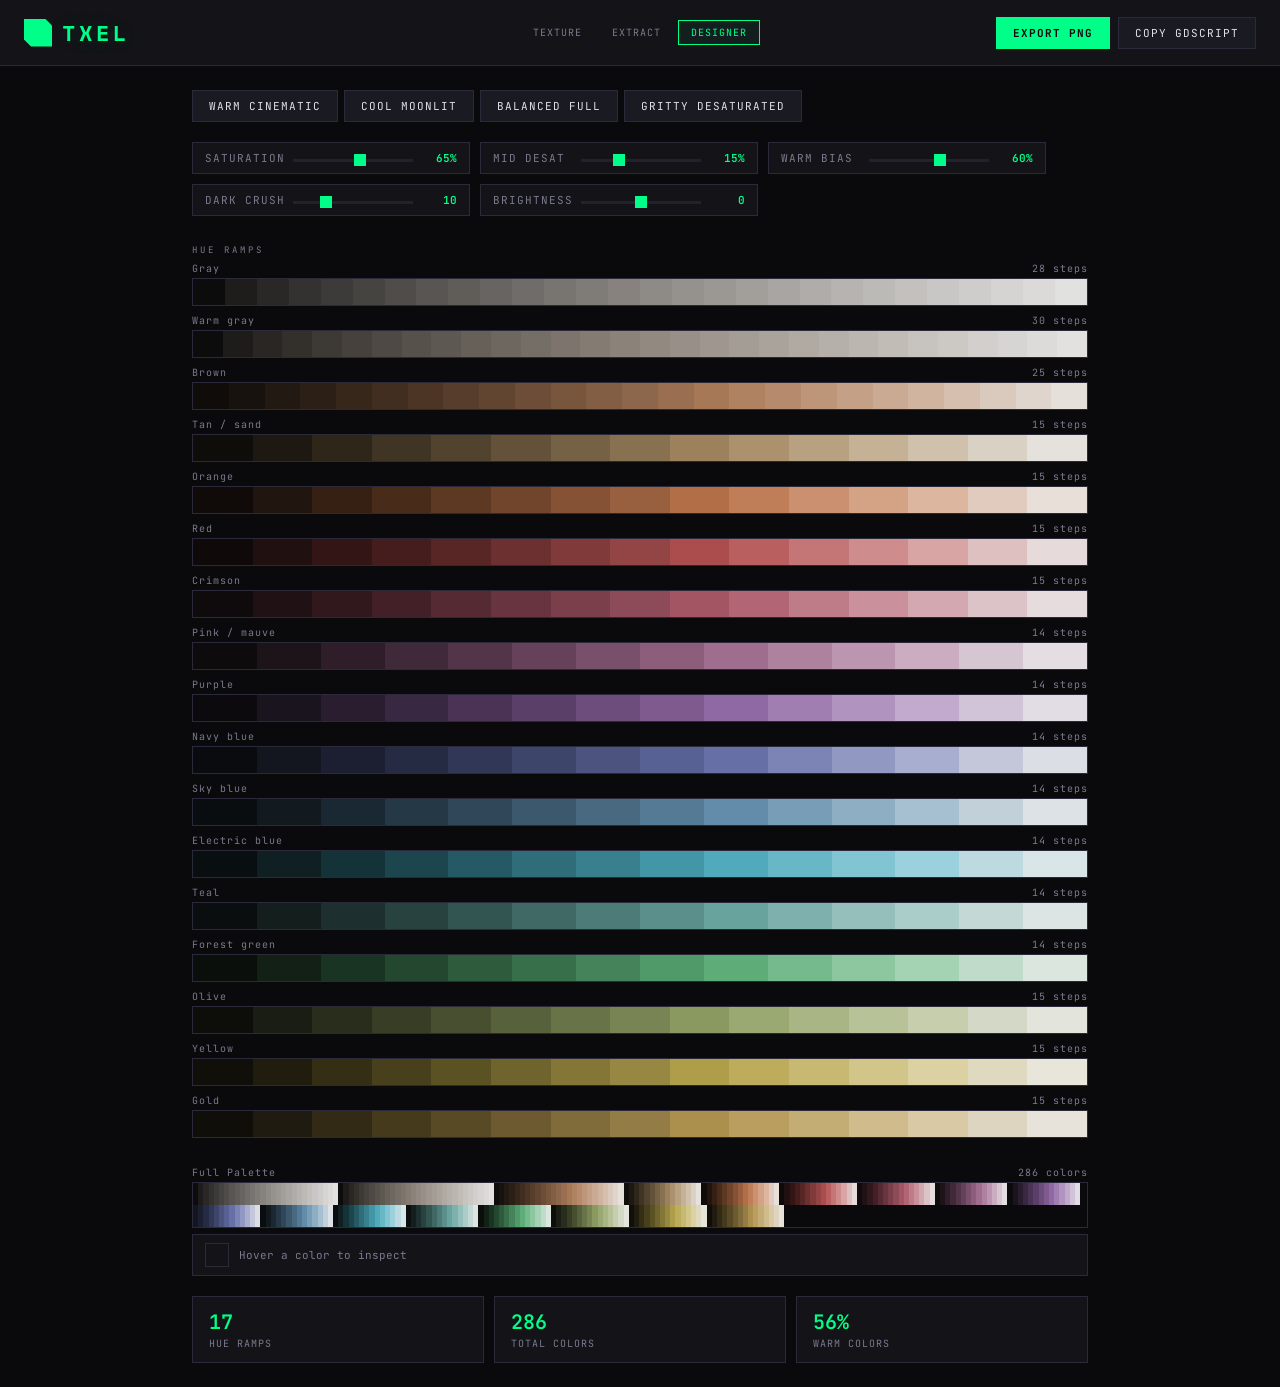
==== designer.html @ e701debe "Add designer and extractor" ====
<!DOCTYPE html>
<html lang="en">
<head>
<meta charset="UTF-8">
<meta name="viewport" content="width=device-width, initial-scale=1.0">
<title>TXEL — Palette Designer</title>
<link rel="stylesheet" href="style.css">
<style>
body { overflow-y: auto; }
.designer-layout {
  max-width: 960px;
  margin: 0 auto;
  padding: 24px 32px;
  display: flex;
  flex-direction: column;
  gap: 20px;
}
.controls-row {
  display: flex;
  flex-wrap: wrap;
  gap: 10px;
}
.ctrl-block {
  display: flex;
  align-items: center;
  gap: 8px;
  background: var(--surface);
  padding: 8px 12px;
  border: 1px solid var(--border);
}
.ctrl-block label {
  font-size: 11px;
  color: var(--text-dim);
  min-width: 80px;
  letter-spacing: 1px;
  text-transform: uppercase;
}
.ctrl-block input[type=range] { width: 120px; }
.ctrl-block span {
  font-size: 11px;
  font-weight: 600;
  min-width: 36px;
  text-align: right;
  color: var(--accent);
}
.preset-row { display: flex; gap: 6px; flex-wrap: wrap; }
.section-heading {
  font-size: 9px;
  letter-spacing: 3px;
  text-transform: uppercase;
  color: var(--text-dim);
  margin: 8px 0 6px;
}
.ramp-section { margin: 0 0 8px; }
.ramp-label {
  font-size: 10px;
  color: var(--text-dim);
  margin: 0 0 3px;
  display: flex;
  justify-content: space-between;
  letter-spacing: 1px;
}
.ramp-strip {
  display: flex;
  height: 28px;
  overflow: hidden;
  border: 1px solid var(--border);
}
.ramp-strip div {
  flex: 1;
  min-width: 0;
  transition: transform 0.1s;
}
.ramp-strip div:hover { transform: scaleY(1.3); z-index: 1; }
.full-strip {
  display: flex;
  flex-wrap: wrap;
  overflow: hidden;
  border: 1px solid var(--border);
}
.full-strip div { width: 5.2px; height: 22px; }
.hover-info {
  display: flex;
  align-items: center;
  gap: 10px;
  min-height: 28px;
  background: var(--surface);
  padding: 8px 12px;
  border: 1px solid var(--border);
  margin-top: 6px;
}
.hover-swatch {
  width: 24px;
  height: 24px;
  border: 1px solid var(--border);
  flex-shrink: 0;
}
.hover-info span { font-size: 11px; color: var(--text-dim); }
.hover-info strong { font-weight: 600; color: var(--accent); }
.stat-row { display: flex; gap: 10px; }
.stat-card {
  flex: 1;
  padding: 12px 16px;
  background: var(--surface);
  border: 1px solid var(--border);
}
.stat-card .n { font-size: 20px; font-weight: 600; color: var(--accent); }
.stat-card .d { font-size: 10px; color: var(--text-dim); margin: 2px 0 0; letter-spacing: 1px; text-transform: uppercase; }
.export-row { display: flex; gap: 8px; }
</style>
</head>
<body>

<div class="header">
  <div class="logo">
    <div class="logo-icon"></div>
    TXEL
  </div>
  <nav class="site-nav">
    <a href="index.html">Texture</a>
    <a href="extract.html">Extract</a>
    <a href="designer.html" class="active">Designer</a>
  </nav>
  <div class="header-actions">
    <button class="btn btn-primary" onclick="exportPNG()">Export PNG</button>
    <button class="btn" onclick="exportGDScript()">Copy GDScript</button>
  </div>
</div>

<div class="designer-layout">

  <div class="preset-row">
    <button class="btn" onclick="applyPreset('warm')">Warm Cinematic</button>
    <button class="btn" onclick="applyPreset('cool')">Cool Moonlit</button>
    <button class="btn" onclick="applyPreset('balanced')">Balanced Full</button>
    <button class="btn" onclick="applyPreset('gritty')">Gritty Desaturated</button>
  </div>

  <div class="controls-row">
    <div class="ctrl-block">
      <label>Saturation</label>
      <input type="range" min="20" max="100" value="65" step="1" id="sat" oninput="rebuild()">
      <span id="sat-v">65%</span>
    </div>
    <div class="ctrl-block">
      <label>Mid Desat</label>
      <input type="range" min="0" max="50" value="15" step="1" id="middesat" oninput="rebuild()">
      <span id="middesat-v">15%</span>
    </div>
    <div class="ctrl-block">
      <label>Warm Bias</label>
      <input type="range" min="0" max="100" value="60" step="1" id="warm" oninput="rebuild()">
      <span id="warm-v">60%</span>
    </div>
    <div class="ctrl-block">
      <label>Dark Crush</label>
      <input type="range" min="0" max="40" value="10" step="1" id="crush" oninput="rebuild()">
      <span id="crush-v">10</span>
    </div>
    <div class="ctrl-block">
      <label>Brightness</label>
      <input type="range" min="-30" max="30" value="0" step="1" id="bright" oninput="rebuild()">
      <span id="bright-v">0</span>
    </div>
  </div>

  <div>
    <div class="section-heading">Hue Ramps</div>
    <div id="ramps"></div>
  </div>

  <div>
    <div class="ramp-label"><span>Full Palette</span><span id="count">128 colors</span></div>
    <div class="full-strip" id="full"></div>
    <div class="hover-info">
      <div class="hover-swatch" id="hswatch"></div>
      <span id="hinfo">Hover a color to inspect</span>
    </div>
  </div>

  <div class="stat-row">
    <div class="stat-card"><p class="n" id="s-hues">0</p><p class="d">Hue Ramps</p></div>
    <div class="stat-card"><p class="n" id="s-total">0</p><p class="d">Total Colors</p></div>
    <div class="stat-card"><p class="n" id="s-warm">0%</p><p class="d">Warm Colors</p></div>
  </div>

</div>

<canvas id="export-canvas" style="display:none"></canvas>

<script>
const RAMP_DEFS = [
  { name:'Gray',         hue:30,   sat:0.06, steps:28, warm:false },
  { name:'Warm gray',    hue:30,   sat:0.12, steps:28, warm:true  },
  { name:'Brown',        hue:25,   sat:0.55, steps:24, warm:true  },
  { name:'Tan / sand',   hue:35,   sat:0.45, steps:14, warm:true  },
  { name:'Orange',       hue:22,   sat:0.75, steps:14, warm:true  },
  { name:'Red',          hue:0,    sat:0.65, steps:14, warm:true  },
  { name:'Crimson',      hue:348,  sat:0.55, steps:14, warm:true  },
  { name:'Pink / mauve', hue:320,  sat:0.35, steps:14, warm:false },
  { name:'Purple',       hue:280,  sat:0.40, steps:14, warm:false },
  { name:'Navy blue',    hue:230,  sat:0.45, steps:14, warm:false },
  { name:'Sky blue',     hue:205,  sat:0.50, steps:14, warm:false },
  { name:'Electric blue', hue:190, sat:0.75, steps:14, warm:false },
  { name:'Teal',         hue:175,  sat:0.40, steps:14, warm:false },
  { name:'Forest green', hue:140,  sat:0.55, steps:14, warm:false },
  { name:'Olive',        hue:75,   sat:0.40, steps:14, warm:true  },
  { name:'Yellow',       hue:50,   sat:0.70, steps:14, warm:true  },
  { name:'Gold',         hue:42,   sat:0.65, steps:14, warm:true  },
];

function hslToRgb(h, s, l) {
  h = ((h % 360) + 360) % 360;
  s = Math.max(0, Math.min(1, s));
  l = Math.max(0, Math.min(1, l));
  const c = (1 - Math.abs(2 * l - 1)) * s;
  const x = c * (1 - Math.abs((h / 60) % 2 - 1));
  const m = l - c / 2;
  let r, g, b;
  if (h < 60) { r=c; g=x; b=0; }
  else if (h < 120) { r=x; g=c; b=0; }
  else if (h < 180) { r=0; g=c; b=x; }
  else if (h < 240) { r=0; g=x; b=c; }
  else if (h < 300) { r=x; g=0; b=c; }
  else { r=c; g=0; b=x; }
  return [Math.round((r+m)*255), Math.round((g+m)*255), Math.round((b+m)*255)];
}

function buildRamp(def, globalSat, midDesat, warmBias, crush, bright) {
  const steps = def.warm ? Math.round(def.steps * (0.7 + warmBias * 0.6)) : def.steps;
  const colors = [];
  const isGray = def.sat <= 0.12;
  const lift = isGray ? 0 : bright / 100;
  for (let i = 0; i < steps; i++) {
    let t = i / (steps - 1);
    if (isGray) t = Math.pow(t, 0.7);
    let lightness = (0.08 + lift) + t * (0.82 - lift);
    lightness = Math.max(0.02, Math.min(0.98, lightness));
    lightness = Math.pow(lightness, 1 + crush * 0.02);
    let sat = def.sat * (globalSat / 100);
    const midFactor = 1 - midDesat/100 * Math.pow(1 - Math.abs(t - 0.5) * 2, 2);
    sat *= midFactor;
    if (t < 0.15) sat *= 0.6 + t / 0.15 * 0.4;
    if (t > 0.85) sat *= 1 - (t - 0.85) / 0.15 * 0.5;
    const rgb = hslToRgb(def.hue, sat, lightness);
    colors.push({ rgb, h: def.hue, s: Math.round(sat*100), l: Math.round(lightness*100) });
  }
  return { name: def.name, colors, warm: def.warm };
}

function rebuild() {
  const sat = parseInt(document.getElementById('sat').value);
  const mid = parseInt(document.getElementById('middesat').value);
  const warm = parseInt(document.getElementById('warm').value);
  const crush = parseInt(document.getElementById('crush').value);
  const bright = parseInt(document.getElementById('bright').value);
  document.getElementById('sat-v').textContent = sat + '%';
  document.getElementById('middesat-v').textContent = mid + '%';
  document.getElementById('warm-v').textContent = warm + '%';
  document.getElementById('crush-v').textContent = crush;
  document.getElementById('bright-v').textContent = bright;

  const ramps = RAMP_DEFS.map(d => buildRamp(d, sat, mid, warm/100, crush, bright));
  const rampsEl = document.getElementById('ramps');
  rampsEl.innerHTML = '';
  let allColors = [];
  let warmCount = 0;

  ramps.forEach(r => {
    const sec = document.createElement('div');
    sec.className = 'ramp-section';
    const lbl = document.createElement('div');
    lbl.className = 'ramp-label';
    lbl.innerHTML = '<span>' + r.name + '</span><span>' + r.colors.length + ' steps</span>';
    sec.appendChild(lbl);
    const strip = document.createElement('div');
    strip.className = 'ramp-strip';
    r.colors.forEach(c => {
      const d = document.createElement('div');
      d.style.background = 'rgb(' + c.rgb.join(',') + ')';
      d.addEventListener('mouseenter', () => showInfo(c));
      strip.appendChild(d);
    });
    sec.appendChild(strip);
    rampsEl.appendChild(sec);
    allColors = allColors.concat(r.colors);
    if (r.warm) warmCount += r.colors.length;
  });

  const fullEl = document.getElementById('full');
  fullEl.innerHTML = '';
  allColors.forEach(c => {
    const d = document.createElement('div');
    d.style.background = 'rgb(' + c.rgb.join(',') + ')';
    d.addEventListener('mouseenter', () => showInfo(c));
    fullEl.appendChild(d);
  });

  document.getElementById('count').textContent = allColors.length + ' colors';
  document.getElementById('s-hues').textContent = ramps.length;
  document.getElementById('s-total').textContent = allColors.length;
  document.getElementById('s-warm').textContent = Math.round(warmCount / allColors.length * 100) + '%';

  window._allColors = allColors;
}

function showInfo(c) {
  document.getElementById('hswatch').style.background = 'rgb(' + c.rgb.join(',') + ')';
  const hex = '#' + c.rgb.map(v => v.toString(16).padStart(2,'0')).join('');
  document.getElementById('hinfo').innerHTML =
    '<strong>' + hex + '</strong> &nbsp; rgb(' + c.rgb.join(', ') + ') &nbsp; hsl(' + c.h + ', ' + c.s + '%, ' + c.l + '%)';
}

function applyPreset(name) {
  const p = {
    warm:     { sat:60, mid:20, warm:80, crush:12, bright:5  },
    cool:     { sat:50, mid:10, warm:30, crush:5,  bright:0  },
    balanced: { sat:70, mid:10, warm:50, crush:8,  bright:0  },
    gritty:   { sat:40, mid:30, warm:55, crush:18, bright:-5 },
  }[name];
  document.getElementById('sat').value = p.sat;
  document.getElementById('middesat').value = p.mid;
  document.getElementById('warm').value = p.warm;
  document.getElementById('crush').value = p.crush;
  document.getElementById('bright').value = p.bright;
  rebuild();
}

function exportPNG() {
  if (!window._allColors || !window._allColors.length) return;
  const colors = window._allColors;
  const canvas = document.getElementById('export-canvas');
  canvas.width = colors.length;
  canvas.height = 1;
  const ctx = canvas.getContext('2d');
  colors.forEach((c, i) => {
    ctx.fillStyle = 'rgb(' + c.rgb.join(',') + ')';
    ctx.fillRect(i, 0, 1, 1);
  });
  const a = document.createElement('a');
  a.download = 'palette.png';
  a.href = canvas.toDataURL('image/png');
  a.click();
}

function exportGDScript() {
  if (!window._allColors) return;
  const lines = window._allColors.map(c =>
    '\tColor8(' + c.rgb[0] + ', ' + c.rgb[1] + ', ' + c.rgb[2] + '),'
  );
  const text = 'const PALETTE: Array[Color] = [\n' + lines.join('\n') + '\n]';
  const btn = document.querySelector('.header-actions .btn:last-child');
  navigator.clipboard.writeText(text).then(() => {
    const orig = btn.textContent;
    btn.textContent = 'Copied!';
    setTimeout(() => { btn.textContent = orig; }, 1500);
  });
}

rebuild();
</script>
</body>
</html>
---- style.css ----
@import url('https://fonts.googleapis.com/css2?family=JetBrains+Mono:wght@300;400;500;700&family=Space+Mono:wght@400;700&display=swap');

:root {
  --bg: #0a0a0c;
  --surface: #131318;
  --surface2: #1a1a22;
  --surface3: #22222e;
  --border: #2a2a3a;
  --border-hi: #3a3a55;
  --text: #e0e0e8;
  --text-dim: #7a7a8e;
  --accent: #00ff88;
  --accent-dim: #00cc6e;
  --accent-glow: rgba(0, 255, 136, 0.15);
  --pink: #ff3388;
  --cyan: #00ccff;
  --yellow: #ffcc00;
  --orange: #ff8800;
}

* { margin: 0; padding: 0; box-sizing: border-box; }

body {
  background: var(--bg);
  color: var(--text);
  font-family: 'JetBrains Mono', monospace;
  overflow: hidden;
  height: 100vh;
  display: flex;
  flex-direction: column;
}

/* HEADER */
.header {
  display: grid;
  grid-template-columns: 1fr auto 1fr;
  align-items: center;
  padding: 16px 24px;
  border-bottom: 1px solid var(--border);
  background: var(--surface);
  flex-shrink: 0;
}

/* NAV — always centered in header via grid */
.site-nav {
  display: flex;
  gap: 4px;
  justify-self: center;
}
.site-nav a {
  font-family: 'JetBrains Mono', monospace;
  font-size: 10px;
  padding: 5px 12px;
  color: var(--text-dim);
  text-decoration: none;
  letter-spacing: 1px;
  text-transform: uppercase;
  border: 1px solid transparent;
  transition: all 0.15s;
}
.site-nav a:hover {
  color: var(--text);
  border-color: var(--border);
}
.site-nav a.active {
  color: var(--accent);
  border-color: var(--accent);
  background: rgba(0,255,136,0.05);
}

.logo {
  font-family: 'Space Mono', monospace;
  font-size: 22px;
  font-weight: 700;
  letter-spacing: 4px;
  color: var(--accent);
  text-shadow: 0 0 20px var(--accent-glow);
  display: flex; align-items: center; gap: 10px;
}

.logo-icon {
  width: 28px; height: 28px;
  background: var(--accent);
  image-rendering: pixelated;
  clip-path: polygon(0 0, 75% 0, 100% 25%, 100% 100%, 25% 100%, 0 75%);
}

.header-actions {
  display: flex; gap: 8px;
  justify-self: end;
}

.btn {
  font-family: 'JetBrains Mono', monospace;
  font-size: 11px;
  padding: 8px 16px;
  border: 1px solid var(--border);
  background: var(--surface2);
  color: var(--text);
  cursor: pointer;
  transition: all 0.15s;
  letter-spacing: 1px;
  text-transform: uppercase;
}
.btn:hover { border-color: var(--accent); color: var(--accent); }
.btn-primary {
  background: var(--accent);
  color: var(--bg);
  border-color: var(--accent);
  font-weight: 700;
}
.btn-primary:hover { background: var(--accent-dim); }

/* LAYOUT */
.app-layout {
  display: grid;
  grid-template-columns: 280px 1fr 280px;
  flex: 1;
  min-height: 0;
}

/* PANELS */
.panel {
  border-right: 1px solid var(--border);
  overflow-y: auto;
  background: var(--surface);
}
.panel:last-child { border-right: none; border-left: 1px solid var(--border); }
.panel::-webkit-scrollbar { width: 4px; }
.panel::-webkit-scrollbar-track { background: transparent; }
.panel::-webkit-scrollbar-thumb { background: var(--border); }

.panel-section {
  padding: 0 16px;
  border-bottom: 1px solid var(--border);
}

details.panel-section > summary {
  list-style: none;
  list-style-type: none;
  cursor: pointer;
  display: flex;
  align-items: center;
  justify-content: space-between;
  padding: 12px 0;
  margin: 0 -16px;
  padding-left: 16px;
  padding-right: 16px;
  user-select: none;
  -webkit-user-select: none;
}
details.panel-section > summary:hover {
  background: rgba(255,255,255,0.03);
}
details.panel-section > summary::-webkit-details-marker {
  display: none;
}
details.panel-section > summary::marker {
  content: '';
  display: none;
}
details.panel-section > summary::after {
  content: '+';
  font-size: 14px;
  color: var(--text-dim);
  flex-shrink: 0;
  margin-left: 8px;
  line-height: 1;
}
details.panel-section[open] > summary::after {
  content: '−';
}
details.panel-section[open] {
  padding-bottom: 16px;
}
details.panel-section[open] > summary {
  margin-bottom: 16px;
}
.section-title {
  font-size: 9px;
  letter-spacing: 3px;
  text-transform: uppercase;
  color: #fff;
  margin-bottom: 0;
}

/* CONTROLS */
.control-row {
  display: flex;
  align-items: center;
  justify-content: space-between;
  margin-bottom: 12px;
}
.control-label {
  font-size: 11px;
  color: var(--text-dim);
}
.control-value {
  font-size: 11px;
  color: var(--accent);
  min-width: 36px;
  text-align: right;
}

input[type="range"] {
  -webkit-appearance: none;
  width: 100%;
  height: 3px;
  background: var(--surface3);
  border-radius: 0;
  outline: none;
  margin: 6px 0 2px;
}
input[type="range"]::-webkit-slider-thumb {
  -webkit-appearance: none;
  width: 12px; height: 12px;
  background: var(--accent);
  cursor: pointer;
  border: none;
}
input[type="range"]::-moz-range-thumb {
  width: 12px; height: 12px;
  background: var(--accent);
  cursor: pointer;
  border: none;
  border-radius: 0;
}

select {
  font-family: 'JetBrains Mono', monospace;
  font-size: 11px;
  width: 100%;
  padding: 7px 10px;
  background: var(--surface3);
  border: 1px solid var(--border);
  color: var(--text);
  cursor: pointer;
  outline: none;
  margin-top: 4px;
}
select:focus { border-color: var(--accent); }

/* COLOR PALETTE */
.palette-grid {
  display: grid;
  grid-template-columns: repeat(8, 1fr);
  gap: 3px;
  margin-top: 8px;
}
.palette-swatch {
  aspect-ratio: 1;
  cursor: pointer;
  border: 2px solid transparent;
  transition: all 0.1s;
  position: relative;
}
.palette-swatch:hover { transform: scale(1.2); z-index: 1; }
.palette-swatch.active { border-color: white; }

.palette-selector {
  display: flex; flex-wrap: wrap; gap: 4px; margin-top: 8px;
}
.palette-option {
  display: flex; gap: 2px; padding: 4px 6px;
  background: var(--surface3);
  border: 1px solid var(--border);
  cursor: pointer;
  transition: all 0.15s;
}
.palette-option:hover, .palette-option.active {
  border-color: var(--accent);
}
.palette-option .mini-swatch {
  width: 10px; height: 10px;
}

/* CANVAS AREA */
.canvas-area {
  display: flex;
  flex-direction: column;
  background: var(--bg);
  position: relative;
  overflow: hidden;
}

.canvas-toolbar {
  display: flex;
  align-items: center;
  gap: 8px;
  padding: 8px 16px;
  background: var(--surface);
  border-bottom: 1px solid var(--border);
  font-size: 11px;
  color: var(--text-dim);
}
.canvas-toolbar .sep { width: 1px; height: 16px; background: var(--border); }

.canvas-container {
  flex: 1;
  display: flex;
  align-items: center;
  justify-content: center;
  position: relative;
  background:
    linear-gradient(45deg, #0d0d12 25%, transparent 25%),
    linear-gradient(-45deg, #0d0d12 25%, transparent 25%),
    linear-gradient(45deg, transparent 75%, #0d0d12 75%),
    linear-gradient(-45deg, transparent 75%, #0d0d12 75%);
  background-size: 20px 20px;
  background-position: 0 0, 0 10px, 10px -10px, -10px 0;
}

.canvas-wrapper {
  position: relative;
  display: flex;
  gap: 2px;
  align-items: flex-start;
}

canvas {
  image-rendering: pixelated;
  box-shadow: 0 0 60px rgba(0,0,0,0.5);
}
canvas.pannable { cursor: grab; }
canvas.pannable:active { cursor: grabbing; }
.hidden-ctrl { display: none; }

/* CURVE EDITOR */
.curve-editor {
  width: 100%;
  aspect-ratio: 1;
  margin-top: 6px;
  cursor: crosshair;
  border: 1px solid var(--border);
}
.curve-editor svg { display: block; width: 100%; height: 100%; }
.curve-point {
  cursor: grab;
  transition: r 0.1s;
}
.curve-point:hover { r: 7; }

.drop-zone {
  position: absolute;
  inset: 0;
  display: flex;
  flex-direction: column;
  align-items: center;
  justify-content: center;
  gap: 16px;
  z-index: 10;
  cursor: pointer;
}
.drop-zone.has-image { display: none; }
.drop-zone-border {
  width: 300px; height: 200px;
  border: 2px dashed var(--border);
  display: flex;
  flex-direction: column;
  align-items: center;
  justify-content: center;
  gap: 12px;
  transition: all 0.2s;
}
.drop-zone-border:hover { border-color: var(--accent); }
.drop-icon {
  font-size: 32px;
  color: var(--text-dim);
}
.drop-text {
  font-size: 11px;
  color: var(--text-dim);
  letter-spacing: 2px;
  text-transform: uppercase;
}
.drop-sub {
  font-size: 10px;
  color: var(--border-hi);
}

/* TOGGLE */
.toggle-group {
  display: flex;
  border: 1px solid var(--border);
  margin-top: 4px;
}
.toggle-btn {
  flex: 1;
  font-family: 'JetBrains Mono', monospace;
  font-size: 10px;
  padding: 6px 8px;
  background: var(--surface3);
  border: none;
  color: var(--text-dim);
  cursor: pointer;
  transition: all 0.15s;
  text-transform: uppercase;
  letter-spacing: 1px;
}
.toggle-btn:not(:last-child) { border-right: 1px solid var(--border); }
.toggle-btn.active { background: var(--accent); color: var(--bg); font-weight: 700; }

/* CHECKBOX */
.checkbox-row {
  display: flex; align-items: center; gap: 8px;
  margin-bottom: 10px; cursor: pointer;
  font-size: 11px; color: var(--text-dim);
}
.checkbox-row input { display: none; }
.check-box {
  width: 14px; height: 14px;
  border: 1px solid var(--border);
  background: var(--surface3);
  display: flex; align-items: center; justify-content: center;
  flex-shrink: 0;
}
.checkbox-row input:checked + .check-box { background: var(--accent); border-color: var(--accent); }
.checkbox-row input:checked + .check-box::after { content: '✓'; font-size: 10px; color: var(--bg); }

/* INFO */
.info-grid {
  display: grid;
  grid-template-columns: 1fr 1fr;
  gap: 8px;
}
.info-item {
  background: var(--surface3);
  padding: 8px 10px;
}
.info-label {
  font-size: 9px;
  color: var(--text-dim);
  letter-spacing: 1px;
  text-transform: uppercase;
  margin-bottom: 4px;
}
.info-value {
  font-size: 13px;
  color: var(--accent);
}

/* PRESETS */
.preset-list { display: flex; flex-direction: column; gap: 4px; }
.preset-item {
  display: flex; align-items: center; gap: 10px;
  padding: 8px 10px;
  background: var(--surface3);
  border: 1px solid var(--border);
  cursor: pointer;
  transition: all 0.15s;
}
.preset-item:hover { border-color: var(--accent); }
.preset-preview {
  width: 32px; height: 32px;
  border: 1px solid var(--border);
  flex-shrink: 0;
  image-rendering: pixelated;
}
.preset-name { font-size: 11px; }
.preset-desc { font-size: 9px; color: var(--text-dim); margin-top: 2px; overflow: hidden; text-overflow: ellipsis; white-space: nowrap; }

.preset-save-load {
  display: flex; gap: 6px; margin-bottom: 8px;
}
.saved-preset-icon {
  display: flex; align-items: center; justify-content: center;
  font-size: 8px; font-weight: 700; letter-spacing: 1px;
  color: var(--accent); background: var(--surface2);
}
.preset-item-actions {
  display: flex; gap: 2px; flex-shrink: 0;
}
.preset-btn {
  font-family: 'JetBrains Mono', monospace;
  font-size: 13px; line-height: 1;
  background: none; border: 1px solid var(--border); color: var(--text-dim);
  width: 22px; height: 22px; cursor: pointer;
  display: flex; align-items: center; justify-content: center;
  transition: all 0.15s;
}
.preset-btn:hover { border-color: var(--accent); color: var(--text); }
.preset-btn-del:hover { border-color: var(--pink); color: var(--pink); }

/* VIEW TOGGLE */
.view-toggle {
  display: flex; gap: 4px;
}
.view-btn {
  font-family: 'JetBrains Mono', monospace;
  font-size: 10px;
  padding: 4px 10px;
  background: var(--surface2);
  border: 1px solid var(--border);
  color: var(--text-dim);
  cursor: pointer;
  letter-spacing: 1px;
}
.view-btn.active { border-color: var(--accent); color: var(--accent); }

/* IMPORT PALETTE BUTTON */
.btn-import-pal {
  font-family: 'JetBrains Mono', monospace;
  font-size: 9px;
  padding: 6px 8px;
  border: 1px solid var(--border);
  background: var(--surface3);
  color: var(--text-dim);
  cursor: pointer;
  transition: all 0.15s;
  letter-spacing: 1px;
  white-space: nowrap;
  margin-top: 4px;
}
.btn-import-pal:hover { border-color: var(--accent); color: var(--accent); }

/* CUSTOM PALETTE ENTRIES */
.custom-pal-entry {
  display: flex;
  align-items: center;
  justify-content: space-between;
  padding: 4px 8px;
  background: var(--surface3);
  border: 1px solid var(--border);
  margin-bottom: 3px;
  font-size: 10px;
  color: var(--text-dim);
}
.custom-pal-entry .pal-name {
  flex: 1;
  overflow: hidden;
  text-overflow: ellipsis;
  white-space: nowrap;
}
.custom-pal-entry .pal-count {
  font-size: 9px;
  color: var(--text-dim);
  margin: 0 8px;
}
.custom-pal-entry .pal-delete {
  background: none;
  border: none;
  color: var(--text-dim);
  cursor: pointer;
  font-size: 12px;
  padding: 0 2px;
  line-height: 1;
  font-family: 'JetBrains Mono', monospace;
}
.custom-pal-entry .pal-delete:hover { color: var(--pink); }

/* Responsive */
@media (max-width: 1100px) {
  .app-layout { grid-template-columns: 260px 1fr; }
  .panel:last-child { display: none; }
}
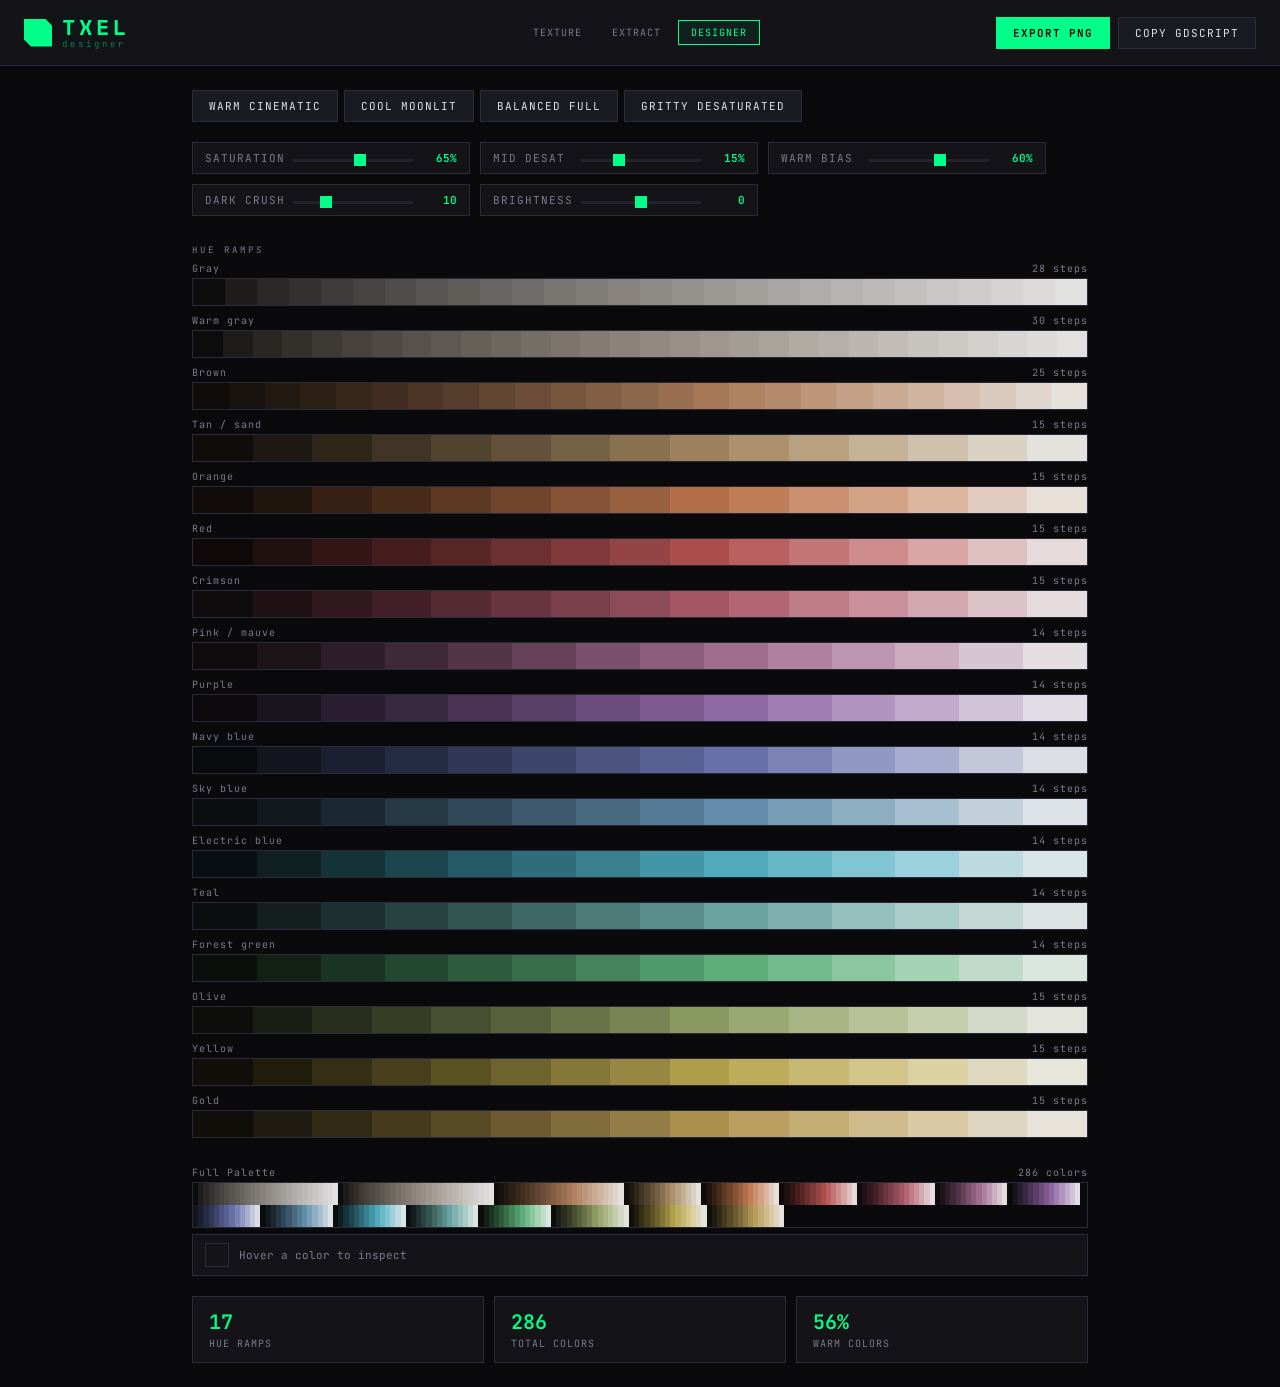
==== commit 351ab23b: "Titles" ====
--- a/designer.html
+++ b/designer.html
@@ -112,10 +112,10 @@
 <body>
 
 <div class="header">
-  <div class="logo">
+  <a href="index.html" class="logo">
     <div class="logo-icon"></div>
-    TXEL
-  </div>
+    <div class="logo-text">TXEL<span class="logo-sub">designer</span></div>
+  </a>
   <nav class="site-nav">
     <a href="index.html">Texture</a>
     <a href="extract.html">Extract</a>
--- a/style.css
+++ b/style.css
@@ -76,6 +76,21 @@
   color: var(--accent);
   text-shadow: 0 0 20px var(--accent-glow);
   display: flex; align-items: center; gap: 10px;
+  text-decoration: none;
+}
+.logo-text {
+  display: flex;
+  flex-direction: column;
+  line-height: 1;
+}
+.logo-sub {
+  font-family: 'JetBrains Mono', monospace;
+  font-size: 9px;
+  font-weight: 400;
+  letter-spacing: 3px;
+  color: var(--accent-dim);
+  opacity: 0.6;
+  margin-top: 2px;
 }
 
 .logo-icon {
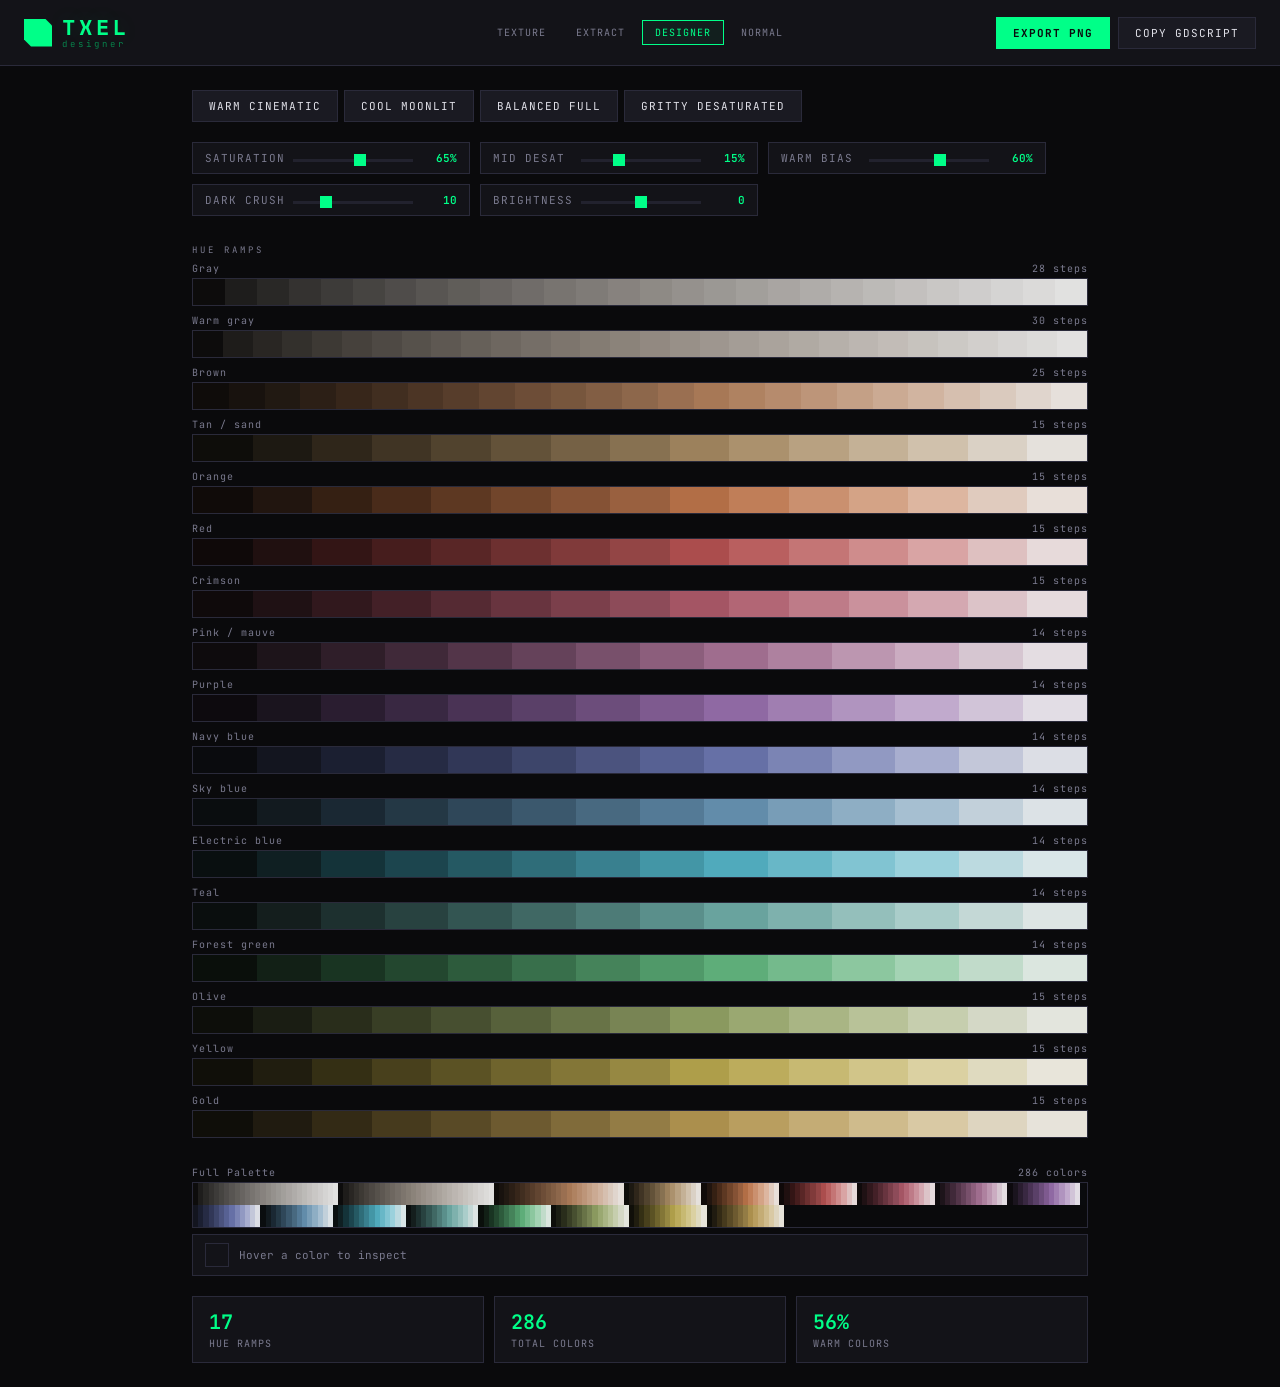
==== commit bf7e8a20: "Add normal map generator tool New page (normal.html) that generates normal maps from any image using" ====
--- a/designer.html
+++ b/designer.html
@@ -120,6 +120,7 @@
     <a href="index.html">Texture</a>
     <a href="extract.html">Extract</a>
     <a href="designer.html" class="active">Designer</a>
+    <a href="normal.html">Normal</a>
   </nav>
   <div class="header-actions">
     <button class="btn btn-primary" onclick="exportPNG()">Export PNG</button>
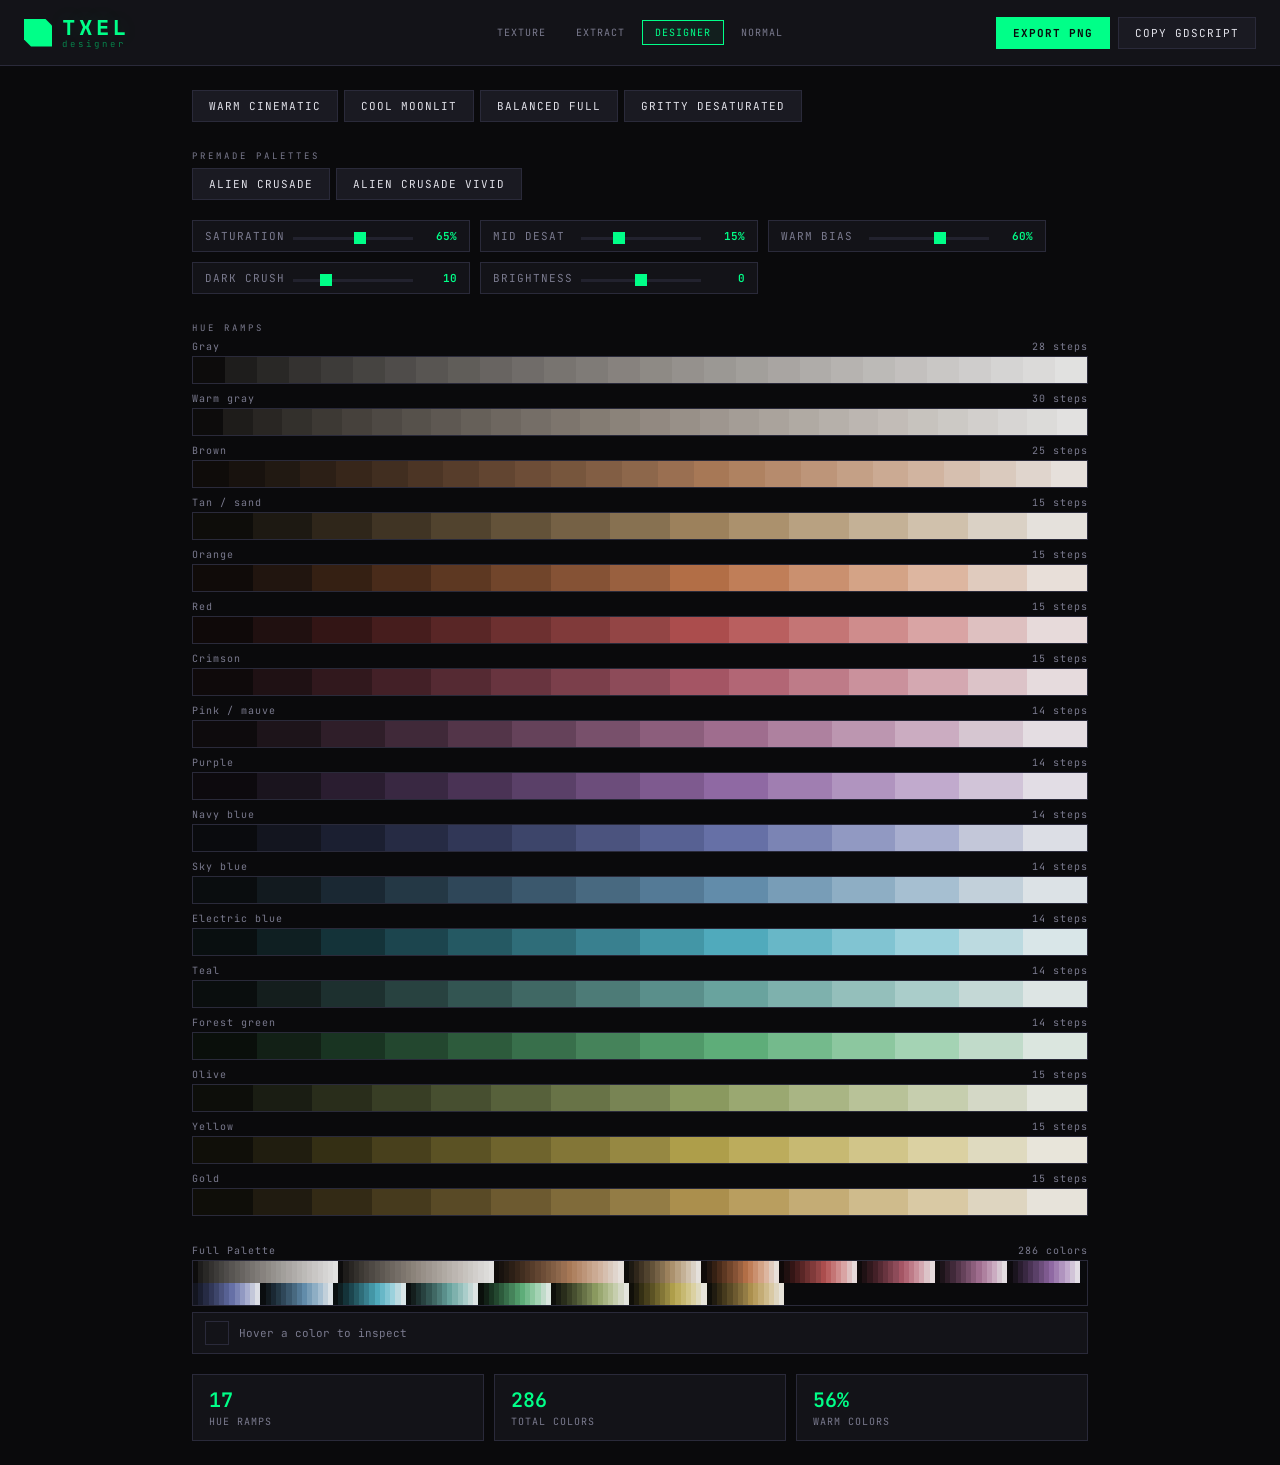
==== commit 094f4170: "Add Alien Crusade premade palettes to designer Introduce a premade-palette loader (applyPremade) alo" ====
--- a/designer.html
+++ b/designer.html
@@ -135,6 +135,14 @@
     <button class="btn" onclick="applyPreset('cool')">Cool Moonlit</button>
     <button class="btn" onclick="applyPreset('balanced')">Balanced Full</button>
     <button class="btn" onclick="applyPreset('gritty')">Gritty Desaturated</button>
+  </div>
+
+  <div>
+    <div class="section-heading">Premade Palettes</div>
+    <div class="preset-row">
+      <button class="btn" onclick="applyPremade('alien_crusade')">Alien Crusade</button>
+      <button class="btn" onclick="applyPremade('alien_crusade_vivid')">Alien Crusade Vivid</button>
+    </div>
   </div>
 
   <div class="controls-row">
@@ -227,6 +235,25 @@
   return [Math.round((r+m)*255), Math.round((g+m)*255), Math.round((b+m)*255)];
 }
 
+function hexToRgb(h) {
+  return [parseInt(h.slice(0,2),16), parseInt(h.slice(2,4),16), parseInt(h.slice(4,6),16)];
+}
+
+function rgbToHsl(r, g, b) {
+  r/=255; g/=255; b/=255;
+  const mx=Math.max(r,g,b), mn=Math.min(r,g,b);
+  let h=0, s=0; const l=(mx+mn)/2;
+  if (mx !== mn) {
+    const d = mx - mn;
+    s = l > 0.5 ? d/(2-mx-mn) : d/(mx+mn);
+    if (mx===r) h=(g-b)/d+(g<b?6:0);
+    else if (mx===g) h=(b-r)/d+2;
+    else h=(r-g)/d+4;
+    h *= 60;
+  }
+  return [h, s, l];
+}
+
 function buildRamp(def, globalSat, midDesat, warmBias, crush, bright) {
   const steps = def.warm ? Math.round(def.steps * (0.7 + warmBias * 0.6)) : def.steps;
   const colors = [];
@@ -327,6 +354,145 @@
   rebuild();
 }
 
+// ===================== PREMADE PALETTES =====================
+// Fixed color lists (hex, no '#'). Unlike the slider presets above these are
+// not generated from the hue ramps — applyPremade() loads them verbatim.
+const PREMADE_PALETTES = {
+  // The complete Quake 1 palette (244 unique colors from palette.lmp).
+  alien_crusade: { name: 'Alien Crusade', colors: [
+    "000000","0f0f0f","1f1f1f","2f2f2f","3f3f3f","4b4b4b","5b5b5b","6b6b6b",
+    "7b7b7b","8b8b8b","9b9b9b","ababab","bbbbbb","cbcbcb","dbdbdb","ebebeb",
+    "0f0b07","170f0b","1f170b","271b0f","2f2313","372b17","3f2f17","4b371b",
+    "533b1b","5b431f","634b1f","6b531f","73571f","7b5f23","836723","8f6f23",
+    "0b0b0f","13131b","1b1b27","272733","2f2f3f","37374b","3f3f57","474767",
+    "4f4f73","5b5b7f","63638b","6b6b97","7373a3","7b7baf","8383bb","8b8bcb",
+    "070700","0b0b00","131300","1b1b00","232300","2b2b07","2f2f07","373707",
+    "3f3f07","474707","4b4b0b","53530b","5b5b0b","63630b","6b6b0f","070000",
+    "0f0000","170000","1f0000","270000","2f0000","370000","3f0000","470000",
+    "4f0000","570000","5f0000","670000","6f0000","770000","7f0000","2f2b00",
+    "372f00","433700","4b3b07","574307","5f4707","6b4b0b","77530f","835713",
+    "8b5b13","975f1b","a3631f","af6723","231307","2f170b","3b1f0f","4b2313",
+    "572b17","632f1f","733723","7f3b2b","8f4333","9f4f33","af632f","bf772f",
+    "cf8f2b","dfab27","efcb1f","fff31b","0b0700","1b1300","2b230f","372b13",
+    "47331b","533723","633f2b","6f4733","7f533f","8b5f47","9b6b53","a77b5f",
+    "b7876b","c3937b","d3a38b","e3b397","ab8ba3","9f7f97","937387","8b677b",
+    "7f5b6f","775363","6b4b57","5f3f4b","573743","4b2f37","43272f","371f23",
+    "2b171b","231313","170b0b","0f0707","bb739f","af6b8f","a35f83","975777",
+    "8b4f6b","7f4b5f","734353","6b3b4b","5f333f","532b37","47232b","3b1f23",
+    "2f171b","dbc3bb","cbb3a7","bfa39b","af978b","a3877b","977b6f","876f5f",
+    "7b6353","6b5747","5f4b3b","533f33","433327","372b1f","271f17","1b130f",
+    "6f837b","677b6f","5f7367","576b5f","4f6357","475b4f","3f5347","374b3f",
+    "2f4337","2b3b2f","233327","1f2b1f","172317","0f1b13","0b130b","070b07",
+    "efdf17","dbcb13","cbb70f","bba70f","ab970b","9b8307","8b7307","7b6307",
+    "6b5300","5b4700","4b3700","3b2b00","2b1f00","1b0f00","0000ff","0b0bef",
+    "1313df","1b1bcf","2323bf","2b2baf","2f2f9f","2f2f8f","2f2f7f","2f2f6f",
+    "2f2f5f","2b2b4f","23233f","1b1b2f","13131f","2b0000","3b0000","4b0700",
+    "5f0700","6f0f00","7f1707","931f07","a3270b","b7330f","c34b1b","cf632b",
+    "db7f3b","e3974f","e7ab5f","efbf77","f7d38b","a77b3b","b79b37","c7c337",
+    "e7e357","7fbfff","abe7ff","d7ffff","8b0000","b30000","d70000","ff0000",
+    "fff393","fff7c7","ffffff","9f5b53",
+  ] },
+  // Alien Crusade with the chromatic ramps saturation-boosted, plus added
+  // strong green / emerald / cyan / violet / magenta ramps so the families
+  // Quake omits are no longer missing (286 colors, 11 hue families vs 9).
+  alien_crusade_vivid: { name: 'Alien Crusade Vivid', colors: [
+    "000000","0f0f0f","1f1f1f","2f2f2f","3f3f3f","4b4b4b","5b5b5b","6b6b6b",
+    "7b7b7b","8b8b8b","9b9b9b","ababab","bbbbbb","cbcbcb","dbdbdb","ebebeb",
+    "120b04","1c0d06","261804","301b06","392409","432e0b","4e3208","5c3a0a",
+    "673e07","714709","7b5207","865d04","916101","9a6a04","a57501","b27d00",
+    "090911","0f0f1f","15152d","212139","272747","2d2d55","333363","383876",
+    "3e3e84","4a4a90","50509e","5656ac","5e5eb8","6565c5","6c6cd2","7373e3",
+    "070700","0b0b00","131300","1b1b00","232300","323200","363600","3e3e00",
+    "464600","4e4e00","565600","5e5e00","666600","6e6e00","7a7a00","070000",
+    "0f0000","170000","1f0000","270000","2f0000","370000","3f0000","470000",
+    "4f0000","570000","5f0000","670000","6f0000","770000","7f0000","2f2b00",
+    "372f00","433700","523f00","5e4700","664a00","764f00","865800","965b00",
+    "9e5f00","b26200","c26400","d26600","2a1200","3a1300","4a1b00","5e1b00",
+    "6e2300","7b2207","902907","9d280d","b02d12","c63c0c","dc5b02","ee7700",
+    "fa9800","ffb907","ffd50f","fff31b","0b0700","1b1300","352705","442f06",
+    "57340b","653411","783916","863f1c","984a26","a6572c","b86136","c47542",
+    "d47f4e","de8a60","ed9a71","feac7c","bb7bab","af6f9f","a4628b","9d557d",
+    "904a71","884261","7a3c53","6d3147","652940","572332","4f1b2a","41151c",
+    "330f16","290d0d","1c0606","120404","d757a5","ca5091","bf4385","b13d77",
+    "a43669","95355a","872f4c","7e2845","712137","631b31","551523","46141b",
+    "380e15","e8bdae","daae98","cf9a8b","c0917a","b68068","aa735c","9a6b4c",
+    "8d5f41","7b5537","6e492c","613c25","4f311b","412b15","2e1f10","20110a",
+    "6f837b","677b6f","5f7367","4b775d","446e55","3c664d","355d45","2d553d",
+    "264c35","23432b","1c3a23","193119","122812","0a2011","081608","050d05",
+    "ffed07","eedb00","dac300","cab300","b69f00","a28800","927700","826700",
+    "6b5300","5b4700","4b3700","3b2b00","2b1f00","1b0f00","0000ff","0000fa",
+    "0000f2","0000ea","0000e2","0000da","0707c7","0c0cb2","12129c","171787",
+    "1c1c72","1d1d5d","18184a","131337","0e0e24","2b0000","3b0000","4b0700",
+    "5f0700","6f0f00","861200","9a1a00","ae2000","c62a00","de3f00","fa5500",
+    "ff7a17","ff9633","ffae47","ffc267","ffd683","ce8214","e5b509","faf304",
+    "fffa3f","7fbfff","abe7ff","d7ffff","8b0000","b30000","d70000","ff0000",
+    "fff393","fff7c7","ffffff","bd4335","143a0e","156f07","1d9c0a","26c80d",
+    "31f014","58f340","7ff66d","abf1a0","d0f7ca","0f3820","0b6c33","0f9748",
+    "13c25c","1ce971","47ed8c","71f1a7","a3efc3","cbf6dd","0f3538","0b6972",
+    "1097a3","15c4d4","34dceb","65e4f0","9de7ee","cbf2f6","241136","3f106d",
+    "5a179c","751ecb","903de2","aa6ce9","c5a1ea","e0cdf4","380f2b","720b50",
+    "a31072","d41594","eb34ae","f065c2","ee9dd3","f6cbe8",
+  ] },
+};
+
+function applyPremade(key) {
+  const pal = PREMADE_PALETTES[key];
+  if (!pal) return;
+  const colors = pal.colors.map(hex => {
+    const rgb = hexToRgb(hex);
+    const [h, s, l] = rgbToHsl(rgb[0], rgb[1], rgb[2]);
+    return { rgb, h: Math.round(h), s: Math.round(s*100), l: Math.round(l*100) };
+  });
+
+  // Premade colors are fixed, so bypass the hue-ramp generator: show the whole
+  // palette as a single labeled strip in the ramps area plus the full grid.
+  const rampsEl = document.getElementById('ramps');
+  rampsEl.innerHTML = '';
+  const sec = document.createElement('div');
+  sec.className = 'ramp-section';
+  const lbl = document.createElement('div');
+  lbl.className = 'ramp-label';
+  lbl.innerHTML = '<span>' + pal.name + '</span><span>' + colors.length + ' colors</span>';
+  sec.appendChild(lbl);
+  const strip = document.createElement('div');
+  strip.className = 'ramp-strip';
+  colors.forEach(c => {
+    const d = document.createElement('div');
+    d.style.background = 'rgb(' + c.rgb.join(',') + ')';
+    d.addEventListener('mouseenter', () => showInfo(c));
+    strip.appendChild(d);
+  });
+  sec.appendChild(strip);
+  rampsEl.appendChild(sec);
+
+  const fullEl = document.getElementById('full');
+  fullEl.innerHTML = '';
+  colors.forEach(c => {
+    const d = document.createElement('div');
+    d.style.background = 'rgb(' + c.rgb.join(',') + ')';
+    d.addEventListener('mouseenter', () => showInfo(c));
+    fullEl.appendChild(d);
+  });
+
+  // "Hue Ramps" stat doubles as a count of distinct color families (12 hue
+  // bins, chromatic colors only) — this is how the vivid variant shows it
+  // keeps more color types than the original.
+  const bins = new Array(12).fill(0);
+  let warm = 0;
+  colors.forEach(c => {
+    if (c.s > 18) bins[Math.floor((c.h % 360) / 30) % 12]++;
+    if ((c.h < 90 || c.h >= 270) && c.s > 10) warm++;
+  });
+  const families = bins.filter(x => x > 0).length;
+
+  document.getElementById('count').textContent = colors.length + ' colors';
+  document.getElementById('s-hues').textContent = families;
+  document.getElementById('s-total').textContent = colors.length;
+  document.getElementById('s-warm').textContent = Math.round(warm / colors.length * 100) + '%';
+
+  window._allColors = colors;
+}
+
 function exportPNG() {
   if (!window._allColors || !window._allColors.length) return;
   const colors = window._allColors;
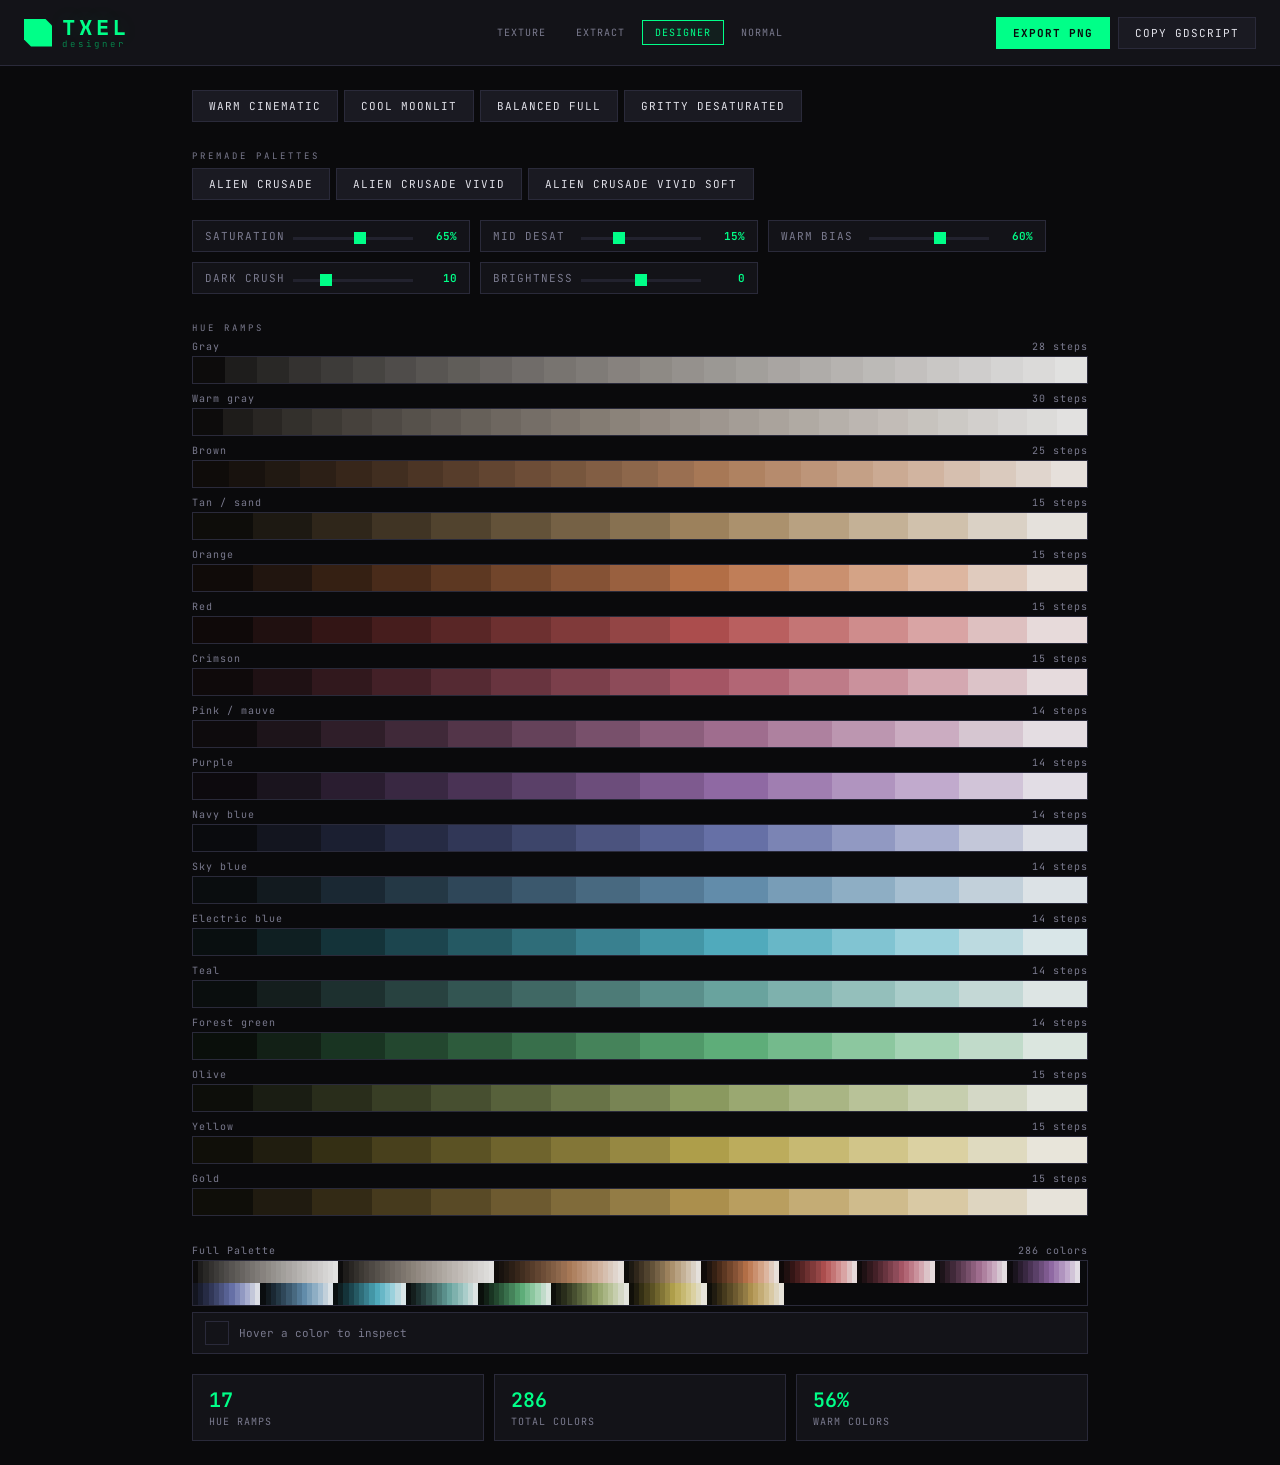
==== commit 49cb387c: "Add Alien Crusade Vivid Soft premade palette Alien Crusade Vivid with every color's saturation reduc" ====
--- a/designer.html
+++ b/designer.html
@@ -142,6 +142,7 @@
     <div class="preset-row">
       <button class="btn" onclick="applyPremade('alien_crusade')">Alien Crusade</button>
       <button class="btn" onclick="applyPremade('alien_crusade_vivid')">Alien Crusade Vivid</button>
+      <button class="btn" onclick="applyPremade('alien_crusade_vivid_soft')">Alien Crusade Vivid Soft</button>
     </div>
   </div>
 
@@ -433,6 +434,46 @@
     "5a179c","751ecb","903de2","aa6ce9","c5a1ea","e0cdf4","380f2b","720b50",
     "a31072","d41594","eb34ae","f065c2","ee9dd3","f6cbe8",
   ] },
+  // Alien Crusade Vivid with every color's saturation reduced 10% (relative) —
+  // same 286 colors / 11 families, just a touch softer / less neon.
+  alien_crusade_vivid_soft: { name: 'Alien Crusade Vivid Soft', colors: [
+    "000000","0f0f0f","1f1f1f","2f2f2f","3f3f3f","4b4b4b","5b5b5b","6b6b6b",
+    "7b7b7b","8b8b8b","9b9b9b","ababab","bbbbbb","cbcbcb","dbdbdb","ebebeb",
+    "110b05","1b0d07","241806","2e1b08","37240b","402d0e","4b310c","58390e",
+    "623d0c","6c460e","75500d","805b0b","8a5f08","93670c","9d7209","a97909",
+    "090911","10101e","16162c","222238","292945","2f2f53","353561","3b3b73",
+    "424281","4e4e8d","54549a","5a5aa8","6363b4","6a6ac0","7171cd","7979dd",
+    "070700","0a0a01","121201","1a1a01","212102","303003","333303","3b3b03",
+    "434303","4a4a04","525204","595905","616105","696906","747406","070000",
+    "0e0101","160101","1d0202","250202","2d0202","340303","3c0303","430404",
+    "4b0404","530404","5a0505","620505","690606","710606","790606","2d2902",
+    "342d03","403503","4e3d04","594505","614805","704d06","7f5607","8f5908",
+    "965d08","a96109","b8640a","c8660a","281202","371403","461c04","591d05",
+    "692506","75250d","892c0e","962d14","a8321a","bd4115","d15d0d","e2770c",
+    "ee950c","f3b413","f3cd1b","f4e926","0a0701","1a1201","332607","412e09",
+    "53340f","613515","733a1b","814121","924c2c","a05932","b2633d","be7649",
+    "cd8155","d88c66","e79c77","f8ae83","b87ea9","ac729d","a1658a","99597d",
+    "8d4e71","854661","773f54","6a3448","622c41","542633","4c1e2b","3f171d",
+    "311117","280e0e","1b0707","110505","d15da4","c45691","b94985","ab4377",
+    "9f3c69","903a5b","83334d","7a2c46","6d2539","5f1f32","521825","44161d",
+    "361016","e5beb1","d7af9b","cc9c8e","bd927e","b2826c","a67560","966c50",
+    "896045","78553a","6b492f","5e3d28","4c311e","3f2b17","2d1f11","1f110b",
+    "70827b","687a6f","607267","4d755d","466c55","3e644d","375b45","2f533d",
+    "284a35","25412c","1e3924","1a301a","132713","0b1f11","091509","050d05",
+    "f3e213","e2d10c","cfba0b","c0ab0a","ad9809","9a8308","8b7207","7b6306",
+    "665005","564405","473504","382a03","291e02","1a0f01","0d0df2","0c0cee",
+    "0c0ce6","0c0cde","0b0bd7","0b0bcf","1111bd","1414aa","191995","1d1d81",
+    "20206e","20205a","1b1b48","151535","0f0f23","290202","380303","470a04",
+    "5a0b05","691306","7f1707","921f08","a52609","bc300a","d3440b","ee590c",
+    "f37c23","f5963d","f6ad50","f7c16f","f9d489","c5801d","daaf14","eee710",
+    "f5f149","85bff9","afe5fb","d9fdfd","840707","aa0909","cc0b0b","f20d0d",
+    "faef98","fcf5ca","ffffff","b6483c","163810","196a0c","229511","2dbf16",
+    "39e51f","5fea49","84ef74","aeeda4","d2f5cc","113620","106734","169049",
+    "1cb95d","26df73","4fe58d","77eba8","a7ebc4","cdf4dd","113336","10656d",
+    "17919c","1fbcca","3dd4e2","6cdee9","a1e4ea","cdf0f4","241334","3f1568",
+    "5a1e95","7527c2","9045da","aa72e3","c5a5e6","e0cff2","36112a","6d104e",
+    "9c1770","ca1f91","e23dab","e96cc0","eaa1d2","f4cde7",
+  ] },
 };
 
 function applyPremade(key) {
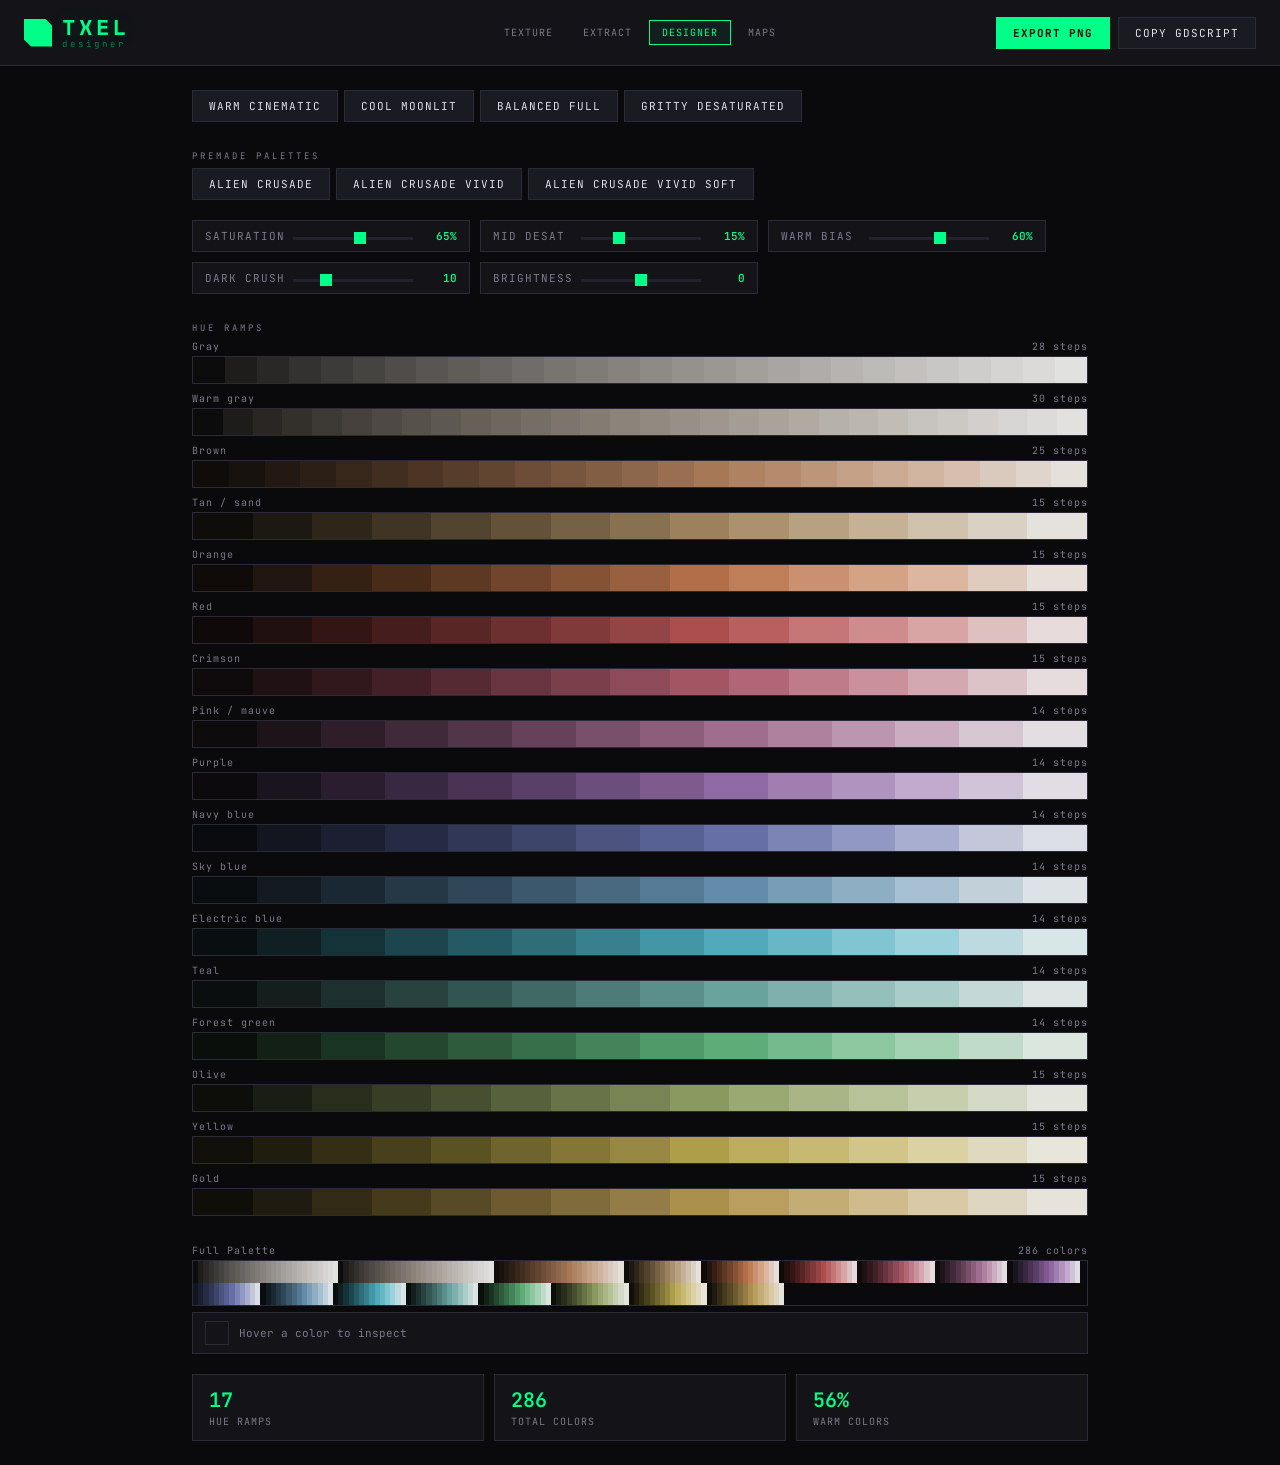
==== commit ff16f9d7: "Add roughness, specular, and emission map generation Extend the Normal page into a multi-map generat" ====
--- a/designer.html
+++ b/designer.html
@@ -120,7 +120,7 @@
     <a href="index.html">Texture</a>
     <a href="extract.html">Extract</a>
     <a href="designer.html" class="active">Designer</a>
-    <a href="normal.html">Normal</a>
+    <a href="normal.html">Maps</a>
   </nav>
   <div class="header-actions">
     <button class="btn btn-primary" onclick="exportPNG()">Export PNG</button>
